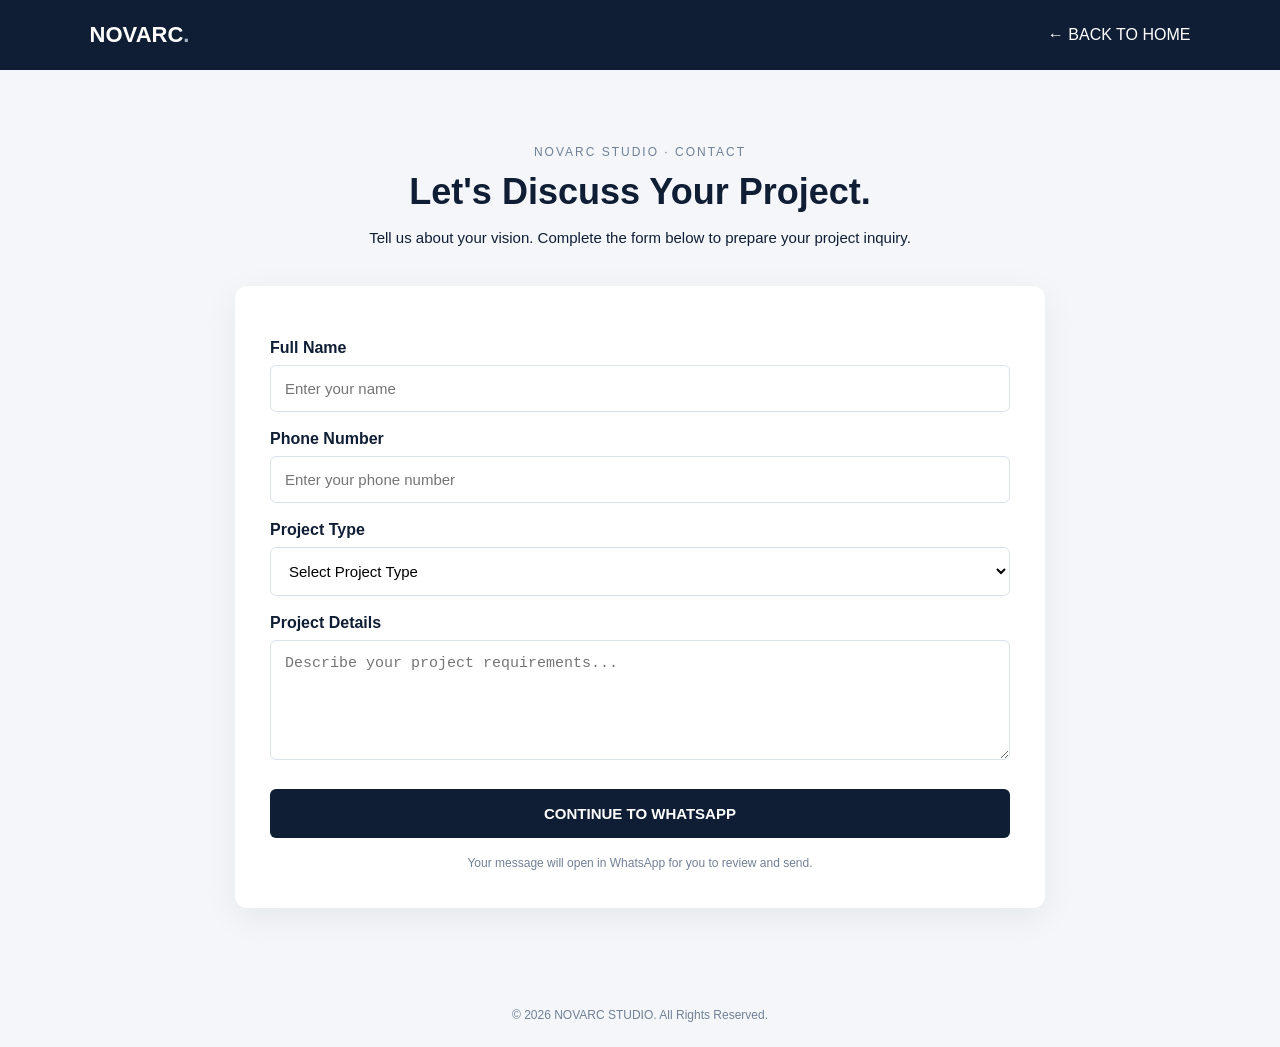
==== contact.html @ eff2d601 "Add files via upload" ====
<!DOCTYPE html>
<html lang="en">
<head>
<meta charset="UTF-8">
<meta name="viewport" content="width=device-width, initial-scale=1.0">
<title>Contact | NOVARC STUDIO</title>
<style>
*{box-sizing:border-box;margin:0;padding:0}
body{font-family:Arial,sans-serif;background:#f4f6f9;color:#101e35}
header{background:#101e35;color:white;padding:22px 7%;display:flex;justify-content:space-between;align-items:center}
.logo{font-size:22px;font-weight:bold;color:white;text-decoration:none}
.logo span{color:#a7b4c5}
header a:last-child{color:white;text-decoration:none}
main{max-width:850px;margin:55px auto;padding:20px}
.intro{text-align:center;margin-bottom:35px}
.intro p{color:#718096;font-size:12px;letter-spacing:2px;margin-bottom:12px}
h1{font-size:36px;margin-bottom:12px}
.intro .desc{font-size:15px;letter-spacing:0;line-height:1.7}
form{background:white;padding:35px;border-radius:12px;box-shadow:0 10px 35px #101e3510}
label{display:block;font-weight:bold;margin:18px 0 8px}
input,select,textarea{width:100%;padding:14px;border:1px solid #dce2e9;border-radius:6px;font-size:15px;background:white}
textarea{height:120px;resize:vertical}
button{width:100%;padding:16px;margin-top:25px;background:#101e35;color:white;border:0;border-radius:6px;font-size:15px;font-weight:bold;cursor:pointer}
button:hover{background:#263d5d}
.note{text-align:center;font-size:12px;color:#718096;margin-top:16px;line-height:1.6}
footer{text-align:center;padding:25px;color:#718096;font-size:12px}
@media(max-width:600px){h1{font-size:29px}form{padding:23px}main{margin:30px auto}}
</style>
</head>
<body>

<header>
<a href="index.html" class="logo">NOVARC<span>.</span></a>
<a href="index.html">← BACK TO HOME</a>
</header>

<main>
<div class="intro">
<p>NOVARC STUDIO · CONTACT</p>
<h1>Let's Discuss Your Project.</h1>
<div class="desc">
Tell us about your vision. Complete the form below
to prepare your project inquiry.
</div>
</div>

<form id="contactForm">
<label for="name">Full Name</label>
<input id="name" type="text" placeholder="Enter your name" required>

<label for="phone">Phone Number</label>
<input id="phone" type="tel" placeholder="Enter your phone number" required>

<label for="type">Project Type</label>
<select id="type" required>
<option value="">Select Project Type</option>
<option>Residential Building</option>
<option>Commercial Building</option>
<option>Interior Design</option>
<option>3D Visualization</option>
<option>Other</option>
</select>

<label for="details">Project Details</label>
<textarea id="details" placeholder="Describe your project requirements..." required></textarea>

<button type="submit">CONTINUE TO WHATSAPP</button>

<p class="note">
Your message will open in WhatsApp for you to review and send.
</p>
</form>
</main>

<footer>
© 2026 NOVARC STUDIO. All Rights Reserved.
</footer>

<script>
const form = document.getElementById("contactForm");

form.addEventListener("submit", function(event){
    event.preventDefault();

    const name = document.getElementById("name").value.trim();
    const phone = document.getElementById("phone").value.trim();
    const type = document.getElementById("type").value;
    const details = document.getElementById("details").value.trim();

    const whatsappNumber = "959759707342";

    const message =
`NOVARC STUDIO - PROJECT INQUIRY

Name: ${name}
Phone: ${phone}
Project Type: ${type}

Project Details:
${details}`;

    const url = "https://wa.me/" + whatsappNumber +
                "?text=" + encodeURIComponent(message);

    window.open(url, "_blank");
});
</script>

</body>
</html>
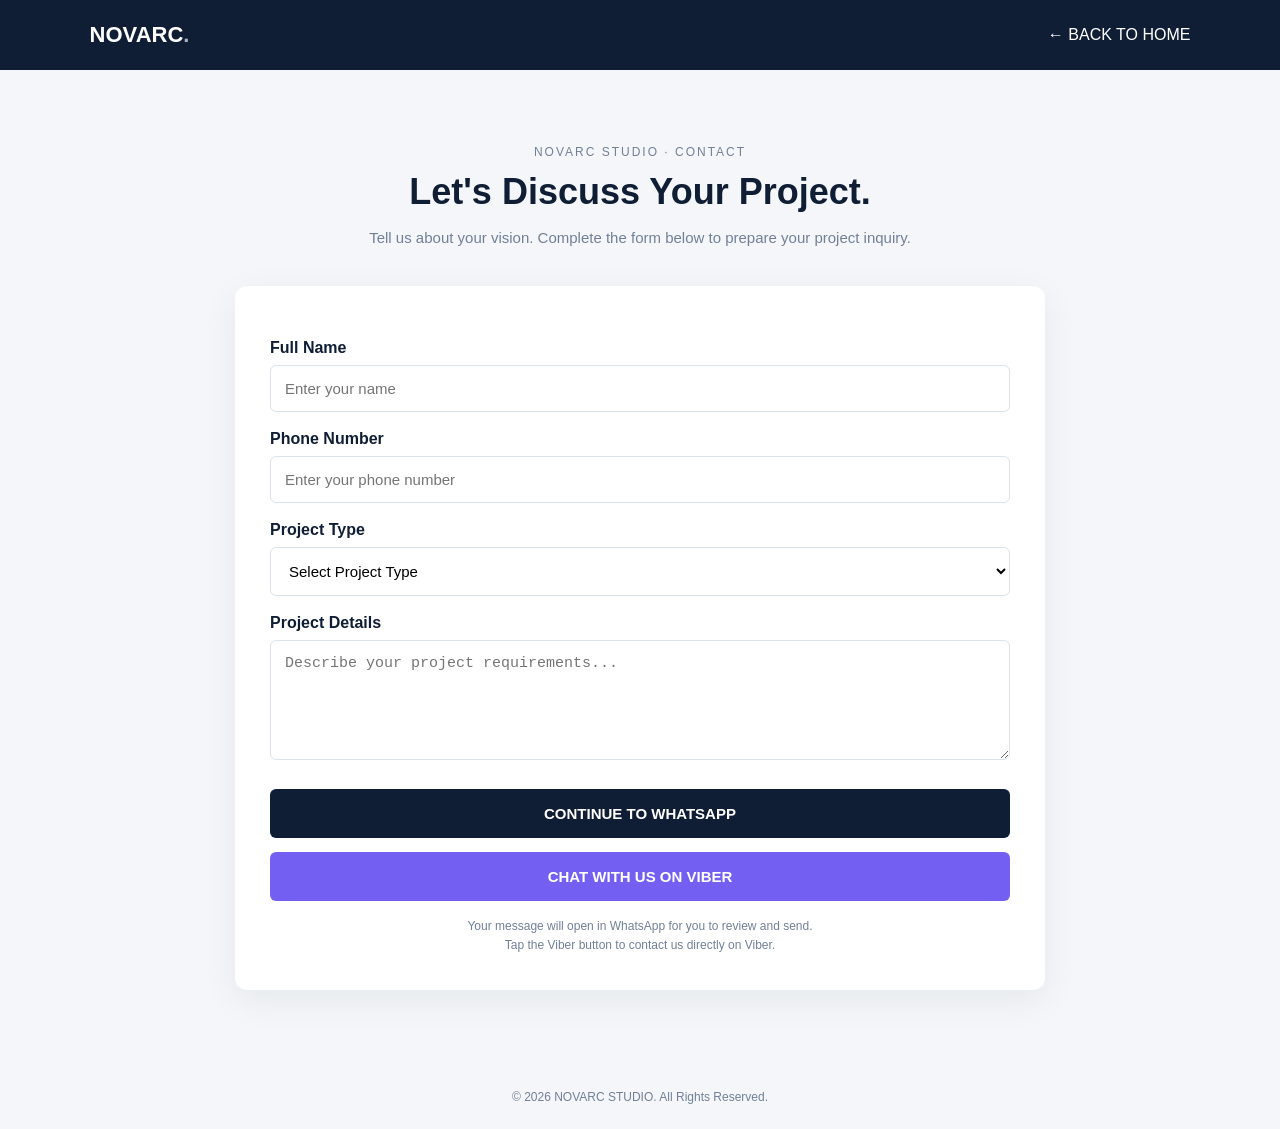
==== commit d726fcbf: "Update contact.html" ====
--- a/contact.html
+++ b/contact.html
@@ -5,40 +5,188 @@
 <meta charset="UTF-8">
 <meta name="viewport" content="width=device-width, initial-scale=1.0">
 <title>Contact | NOVARC STUDIO</title>
+
 <style>
-*{box-sizing:border-box;margin:0;padding:0}
-body{font-family:Arial,sans-serif;background:#f4f6f9;color:#101e35}
-header{background:#101e35;color:white;padding:22px 7%;display:flex;justify-content:space-between;align-items:center}
-.logo{font-size:22px;font-weight:bold;color:white;text-decoration:none}
-.logo span{color:#a7b4c5}
-header a:last-child{color:white;text-decoration:none}
-main{max-width:850px;margin:55px auto;padding:20px}
-.intro{text-align:center;margin-bottom:35px}
-.intro p{color:#718096;font-size:12px;letter-spacing:2px;margin-bottom:12px}
-h1{font-size:36px;margin-bottom:12px}
-.intro .desc{font-size:15px;letter-spacing:0;line-height:1.7}
-form{background:white;padding:35px;border-radius:12px;box-shadow:0 10px 35px #101e3510}
-label{display:block;font-weight:bold;margin:18px 0 8px}
-input,select,textarea{width:100%;padding:14px;border:1px solid #dce2e9;border-radius:6px;font-size:15px;background:white}
-textarea{height:120px;resize:vertical}
-button{width:100%;padding:16px;margin-top:25px;background:#101e35;color:white;border:0;border-radius:6px;font-size:15px;font-weight:bold;cursor:pointer}
-button:hover{background:#263d5d}
-.note{text-align:center;font-size:12px;color:#718096;margin-top:16px;line-height:1.6}
-footer{text-align:center;padding:25px;color:#718096;font-size:12px}
-@media(max-width:600px){h1{font-size:29px}form{padding:23px}main{margin:30px auto}}
+*{
+    box-sizing:border-box;
+    margin:0;
+    padding:0;
+}
+
+body{
+    font-family:Arial,sans-serif;
+    background:#f4f6f9;
+    color:#101e35;
+}
+
+header{
+    background:#101e35;
+    color:white;
+    padding:22px 7%;
+    display:flex;
+    justify-content:space-between;
+    align-items:center;
+}
+
+.logo{
+    font-size:22px;
+    font-weight:bold;
+    color:white;
+    text-decoration:none;
+}
+
+.logo span{
+    color:#a7b4c5;
+}
+
+header a:last-child{
+    color:white;
+    text-decoration:none;
+}
+
+main{
+    max-width:850px;
+    margin:55px auto;
+    padding:20px;
+}
+
+.intro{
+    text-align:center;
+    margin-bottom:35px;
+}
+
+.intro p{
+    color:#718096;
+    font-size:12px;
+    letter-spacing:2px;
+    margin-bottom:12px;
+}
+
+h1{
+    font-size:36px;
+    margin-bottom:12px;
+}
+
+.intro .desc{
+    font-size:15px;
+    letter-spacing:0;
+    line-height:1.7;
+    color:#718096;
+}
+
+form{
+    background:white;
+    padding:35px;
+    border-radius:12px;
+    box-shadow:0 10px 35px #101e3510;
+}
+
+label{
+    display:block;
+    font-weight:bold;
+    margin:18px 0 8px;
+}
+
+input,select,textarea{
+    width:100%;
+    padding:14px;
+    border:1px solid #dce2e9;
+    border-radius:6px;
+    font-size:15px;
+    background:white;
+}
+
+textarea{
+    height:120px;
+    resize:vertical;
+}
+
+button{
+    width:100%;
+    padding:16px;
+    margin-top:25px;
+    background:#101e35;
+    color:white;
+    border:0;
+    border-radius:6px;
+    font-size:15px;
+    font-weight:bold;
+    cursor:pointer;
+}
+
+button:hover{
+    background:#263d5d;
+}
+
+/* VIBER BUTTON */
+
+.viber-button{
+    display:block;
+    width:100%;
+    padding:16px;
+    margin-top:14px;
+    background:#7360f2;
+    color:white;
+    border-radius:6px;
+    text-align:center;
+    text-decoration:none;
+    font-size:15px;
+    font-weight:bold;
+    transition:0.3s;
+}
+
+.viber-button:hover{
+    background:#5846d8;
+}
+
+.note{
+    text-align:center;
+    font-size:12px;
+    color:#718096;
+    margin-top:16px;
+    line-height:1.6;
+}
+
+footer{
+    text-align:center;
+    padding:25px;
+    color:#718096;
+    font-size:12px;
+}
+
+@media(max-width:600px){
+    h1{
+        font-size:29px;
+    }
+
+    form{
+        padding:23px;
+    }
+
+    main{
+        margin:30px auto;
+    }
+}
 </style>
 </head>
+
 <body>
 
 <header>
-<a href="index.html" class="logo">NOVARC<span>.</span></a>
+<a href="index.html" class="logo">
+NOVARC<span>.</span>
+</a>
+
 <a href="index.html">← BACK TO HOME</a>
 </header>
 
 <main>
+
 <div class="intro">
 <p>NOVARC STUDIO · CONTACT</p>
+
 <h1>Let's Discuss Your Project.</h1>
+
 <div class="desc">
 Tell us about your vision. Complete the form below
 to prepare your project inquiry.
@@ -46,13 +194,25 @@
 </div>
 
 <form id="contactForm">
+
 <label for="name">Full Name</label>
-<input id="name" type="text" placeholder="Enter your name" required>
+<input
+id="name"
+type="text"
+placeholder="Enter your name"
+required
+>
 
 <label for="phone">Phone Number</label>
-<input id="phone" type="tel" placeholder="Enter your phone number" required>
+<input
+id="phone"
+type="tel"
+placeholder="Enter your phone number"
+required
+>
 
 <label for="type">Project Type</label>
+
 <select id="type" required>
 <option value="">Select Project Type</option>
 <option>Residential Building</option>
@@ -63,13 +223,30 @@
 </select>
 
 <label for="details">Project Details</label>
-<textarea id="details" placeholder="Describe your project requirements..." required></textarea>
-
-<button type="submit">CONTINUE TO WHATSAPP</button>
+
+<textarea
+id="details"
+placeholder="Describe your project requirements..."
+required
+></textarea>
+
+<button type="submit">
+CONTINUE TO WHATSAPP
+</button>
+
+<a
+class="viber-button"
+href="viber://chat?number=%2B959759707342"
+>
+CHAT WITH US ON VIBER
+</a>
 
 <p class="note">
 Your message will open in WhatsApp for you to review and send.
+<br>
+Tap the Viber button to contact us directly on Viber.
 </p>
+
 </form>
 </main>
 
@@ -78,15 +255,24 @@
 </footer>
 
 <script>
+
 const form = document.getElementById("contactForm");
 
 form.addEventListener("submit", function(event){
+
     event.preventDefault();
 
-    const name = document.getElementById("name").value.trim();
-    const phone = document.getElementById("phone").value.trim();
-    const type = document.getElementById("type").value;
-    const details = document.getElementById("details").value.trim();
+    const name =
+    document.getElementById("name").value.trim();
+
+    const phone =
+    document.getElementById("phone").value.trim();
+
+    const type =
+    document.getElementById("type").value;
+
+    const details =
+    document.getElementById("details").value.trim();
 
     const whatsappNumber = "959759707342";
 
@@ -100,11 +286,14 @@
 Project Details:
 ${details}`;
 
-    const url = "https://wa.me/" + whatsappNumber +
-                "?text=" + encodeURIComponent(message);
+    const url =
+    "https://wa.me/" + whatsappNumber +
+    "?text=" + encodeURIComponent(message);
 
     window.open(url, "_blank");
+
 });
+
 </script>
 
 </body>
